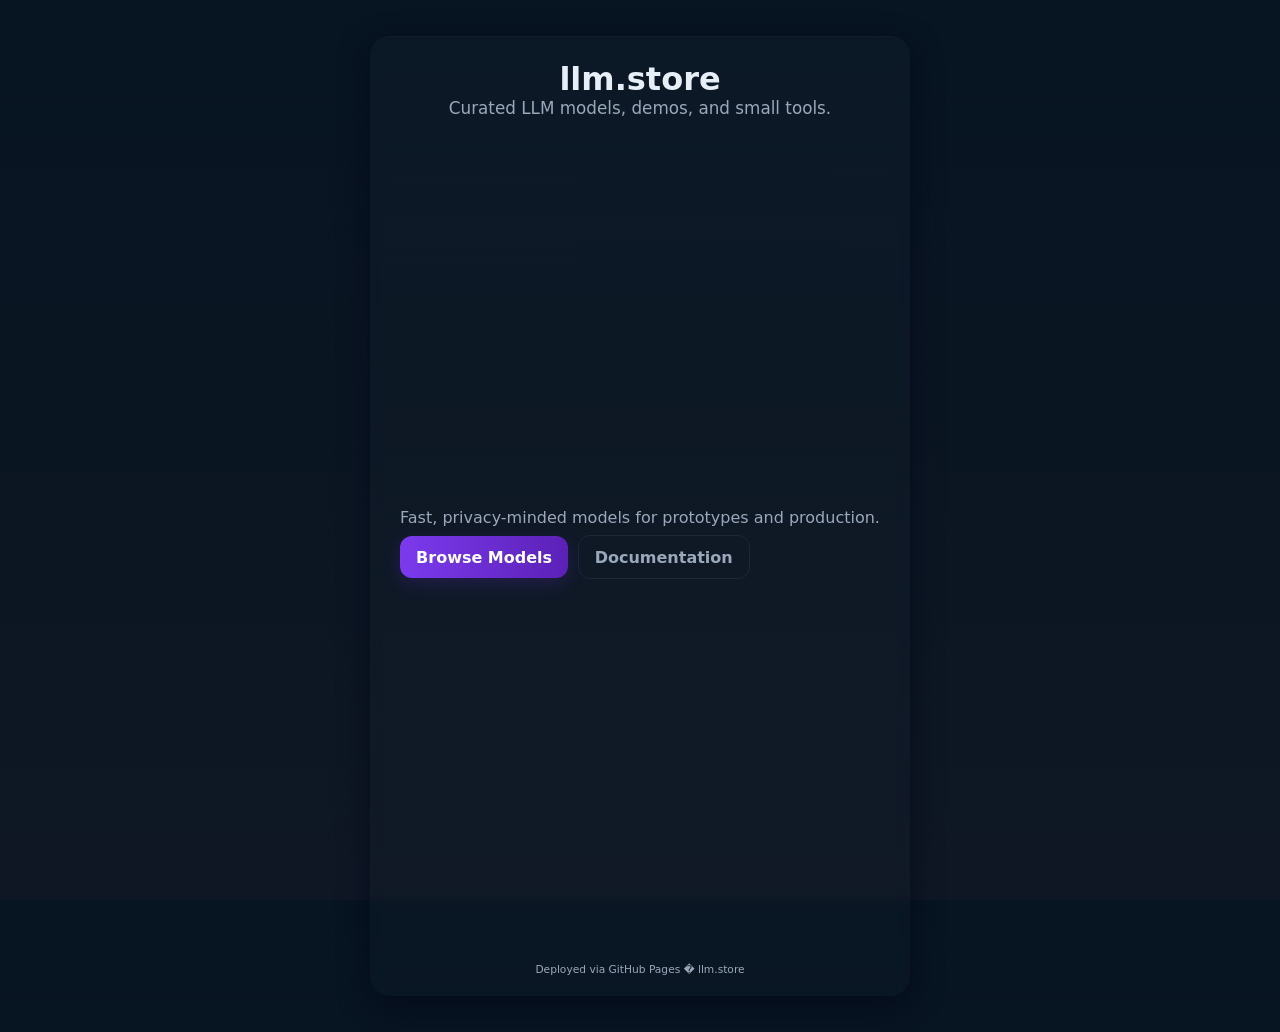
==== index.html @ fbae2bbf "Initial site" ====
<!doctype html>
<html lang="en">
  <head>
    <meta charset="utf-8" />
    <meta name="viewport" content="width=device-width,initial-scale=1" />
    <meta name="theme-color" content="#0f1724" />

    <title>llm.store � Models & Tools</title>
    <meta name="description" content="Curated LLM tools and models at llm.store" />
    <meta property="og:title" content="llm.store � Models & Tools" />
    <meta property="og:description" content="Curated LLM tools and models at llm.store" />
    <meta property="og:type" content="website" />

    <link rel="stylesheet" href="/assets/css/style.css" />
  </head>
  <body>
    <div class="site">
      <article class="card" role="main" aria-labelledby="title">
        <header class="card-header">
          <h1 id="title">llm.store</h1>
          <p class="tagline">Curated LLM models, demos, and small tools.</p>
        </header>

        <section class="card-body">
          <p class="lead">Fast, privacy-minded models for prototypes and production.</p>

          <nav class="actions">
            <a class="btn primary" href="#">Browse Models</a>
            <a class="btn ghost" href="#">Documentation</a>
          </nav>
        </section>

        <footer class="card-footer">
          <small>Deployed via GitHub Pages � <span class="muted">llm.store</span></small>
        </footer>
      </article>
    </div>

    <script src="/assets/js/main.js"></script>
  </body>
</html>
---- assets/css/style.css ----
:root{
  --bg:#0f1724;
  --card:#071226;
  --muted:#9aa8ba;
  --accent:#7c3aed;
  --glass: rgba(255,255,255,0.03);
}
*{box-sizing:border-box}
html,body{height:100%}
body{margin:0;font-family:Inter,system-ui,Segoe UI,Arial,sans-serif;background:linear-gradient(180deg,#071421 0%,var(--bg) 100%);color:#e6eef8;-webkit-font-smoothing:antialiased}
.site{min-height:100vh;display:flex;align-items:center;justify-content:center;padding:env(safe-area-inset);}

.card{
  width:min(420px,92vw);
  aspect-ratio:9/16; /* portrait-first */
  background:linear-gradient(180deg,rgba(255,255,255,0.02),rgba(255,255,255,0.01));
  border-radius:20px;
  padding:1.25rem;
  box-shadow:0 10px 30px rgba(2,6,23,0.6), inset 0 1px 0 rgba(255,255,255,0.02);
  display:flex;flex-direction:column;justify-content:space-between;align-items:center;text-align:center;backdrop-filter: blur(6px);
}
.card-header{margin-top:.25rem}
#title{font-size:clamp(1.4rem,6vw,2rem);margin:0}
.tagline{margin:0;color:var(--muted);font-size:clamp(.9rem,3.6vw,1.05rem)}
.card-body{padding:0.75rem 0}
.lead{color:var(--muted);margin:.5rem 0}
.actions{display:flex;gap:.6rem;flex-direction:column;width:100%;align-items:center}
.btn{display:inline-block;padding:.7rem 1rem;border-radius:12px;text-decoration:none;font-weight:600;min-width:60%;text-align:center}
.btn.primary{background:linear-gradient(90deg,var(--accent),#5b21b6);color:white;box-shadow:0 6px 18px rgba(124,58,237,0.18)}
.btn.ghost{background:transparent;border:1px solid rgba(255,255,255,0.06);color:var(--muted)}
.card-footer{font-size:.8rem;color:var(--muted)}
.muted{color:var(--muted)}

/* Landscape / larger screens: place card centered but allow wider layout */
@media (min-width:900px){
  .site{padding:4vh}
  .card{width:min(540px,50vw);aspect-ratio:9/16}
  .actions{flex-direction:row;width:auto}
  .btn{min-width:140px}
}

/* Accessibility: increase hit area on small screens */
@media (max-width:420px){
  .btn{padding:.9rem 1rem;border-radius:14px}
}
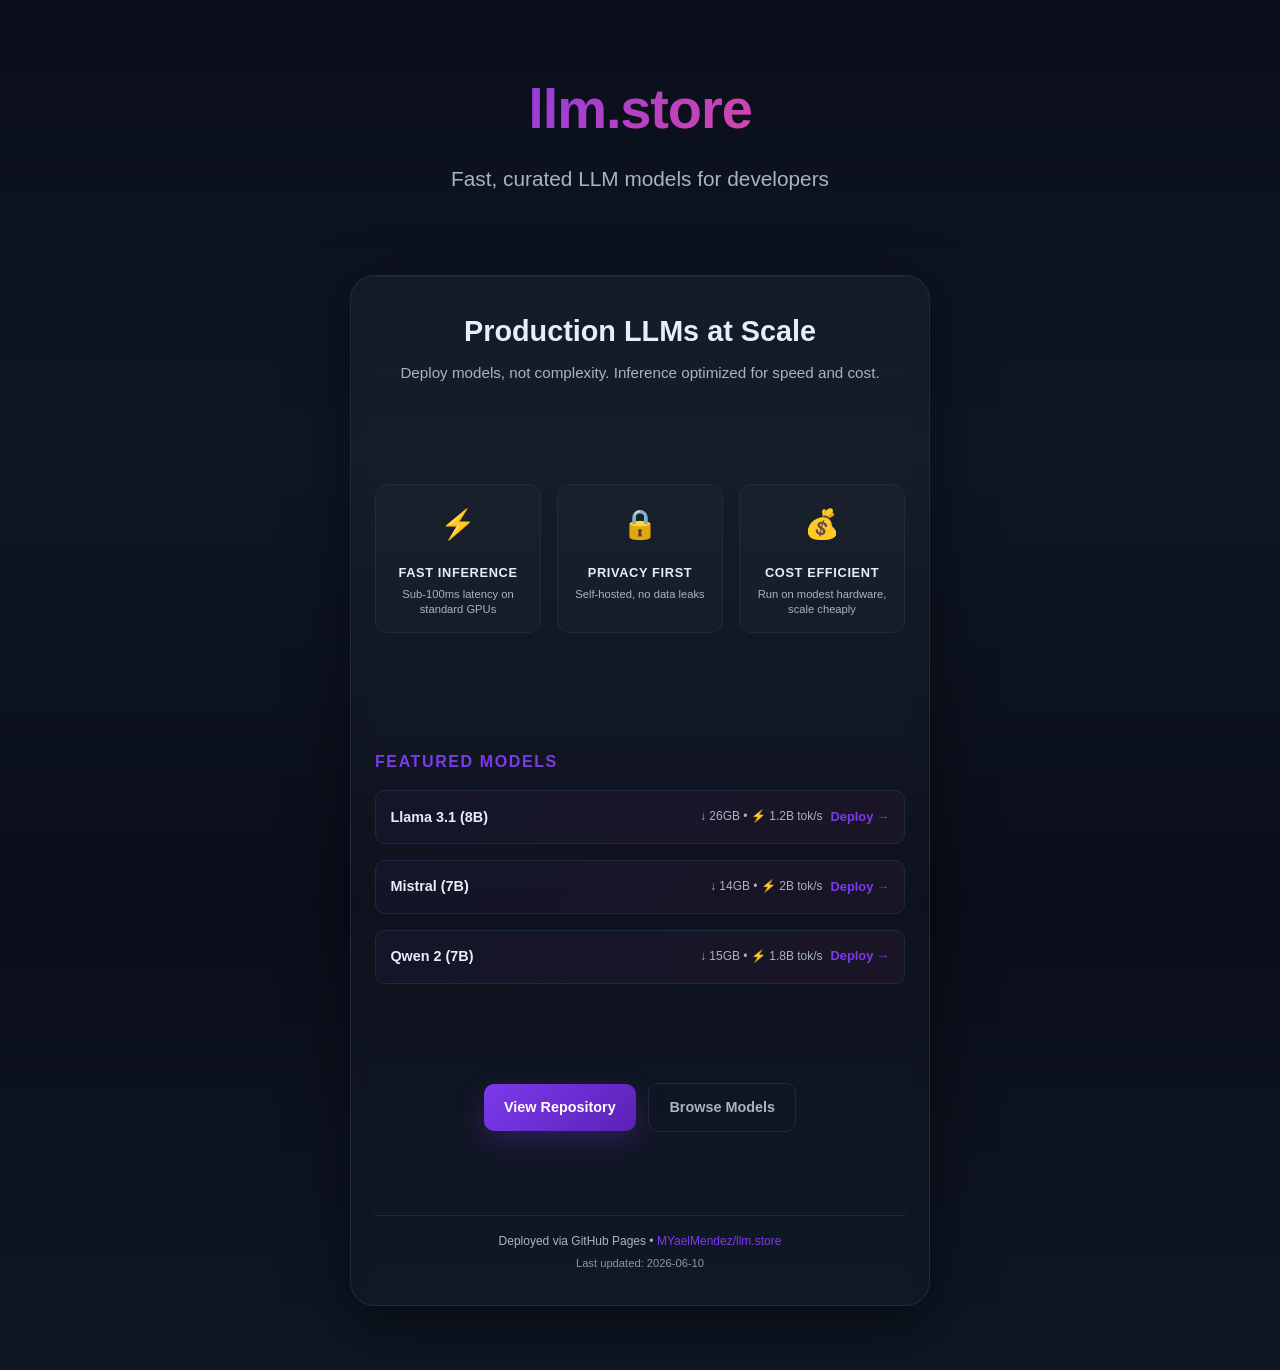
==== commit 16091562: "Improve site: add features grid, models showcase, animations, and enhanced design" ====
--- a/index.html
+++ b/index.html
@@ -1,41 +1,74 @@
-<!doctype html>
+﻿<!doctype html>
 <html lang="en">
   <head>
     <meta charset="utf-8" />
-    <meta name="viewport" content="width=device-width,initial-scale=1" />
+    <meta name="viewport" content="width=device-width,initial-scale=1,viewport-fit=cover" />
     <meta name="theme-color" content="#0f1724" />
-
-    <title>llm.store � Models & Tools</title>
-    <meta name="description" content="Curated LLM tools and models at llm.store" />
-    <meta property="og:title" content="llm.store � Models & Tools" />
-    <meta property="og:description" content="Curated LLM tools and models at llm.store" />
+    <title>llm.store — Fast LLM Models & Tools</title>
+    <meta name="description" content="Curated, fast LLM models for developers. Production-ready inference at scale." />
+    <meta property="og:title" content="llm.store — Fast LLM Models & Tools" />
+    <meta property="og:description" content="Curated, fast LLM models for developers. Production-ready inference at scale." />
     <meta property="og:type" content="website" />
-
     <link rel="stylesheet" href="/assets/css/style.css" />
   </head>
   <body>
     <div class="site">
-      <article class="card" role="main" aria-labelledby="title">
+      <header class="hero">
+        <h1 class="logo">llm.store</h1>
+        <p class="hero-tagline">Fast, curated LLM models for developers</p>
+      </header>
+      <article class="card" role="main">
         <header class="card-header">
-          <h1 id="title">llm.store</h1>
-          <p class="tagline">Curated LLM models, demos, and small tools.</p>
+          <h2 id="title">Production LLMs at Scale</h2>
+          <p class="card-subtitle">Deploy models, not complexity. Inference optimized for speed and cost.</p>
         </header>
-
-        <section class="card-body">
-          <p class="lead">Fast, privacy-minded models for prototypes and production.</p>
-
-          <nav class="actions">
-            <a class="btn primary" href="#">Browse Models</a>
-            <a class="btn ghost" href="#">Documentation</a>
-          </nav>
+        <section class="features">
+          <div class="feature">
+            <div class="feature-icon">⚡</div>
+            <h3>Fast Inference</h3>
+            <p>Sub-100ms latency on standard GPUs</p>
+          </div>
+          <div class="feature">
+            <div class="feature-icon">🔒</div>
+            <h3>Privacy First</h3>
+            <p>Self-hosted, no data leaks</p>
+          </div>
+          <div class="feature">
+            <div class="feature-icon">💰</div>
+            <h3>Cost Efficient</h3>
+            <p>Run on modest hardware, scale cheaply</p>
+          </div>
         </section>
-
+        <section class="models">
+          <h3 class="section-title">Featured Models</h3>
+          <div class="model-grid">
+            <div class="model-card">
+              <div class="model-name">Llama 3.1 (8B)</div>
+              <div class="model-meta">↓ 26GB • ⚡ 1.2B tok/s</div>
+              <a href="#" class="model-link">Deploy →</a>
+            </div>
+            <div class="model-card">
+              <div class="model-name">Mistral (7B)</div>
+              <div class="model-meta">↓ 14GB • ⚡ 2B tok/s</div>
+              <a href="#" class="model-link">Deploy →</a>
+            </div>
+            <div class="model-card">
+              <div class="model-name">Qwen 2 (7B)</div>
+              <div class="model-meta">↓ 15GB • ⚡ 1.8B tok/s</div>
+              <a href="#" class="model-link">Deploy →</a>
+            </div>
+          </div>
+        </section>
+        <nav class="actions">
+          <a class="btn primary" href="https://github.com/MYaelMendez/llm.store" target="_blank">View Repository</a>
+          <a class="btn ghost" href="#models">Browse Models</a>
+        </nav>
         <footer class="card-footer">
-          <small>Deployed via GitHub Pages � <span class="muted">llm.store</span></small>
+          <p class="footer-text">Deployed via GitHub Pages • <a href="https://github.com/MYaelMendez/llm.store" class="footer-link">MYaelMendez/llm.store</a></p>
+          <p class="footer-meta">Last updated: 2026-06-10</p>
         </footer>
       </article>
     </div>
-
     <script src="/assets/js/main.js"></script>
   </body>
 </html>
--- a/assets/css/style.css
+++ b/assets/css/style.css
@@ -1,45 +1,332 @@
 :root{
-  --bg:#0f1724;
+  --bg:#0a0e1a;
+  --bg-light:#0f1724;
   --card:#071226;
-  --muted:#9aa8ba;
+  --card-light:#0a1630;
+  --muted:#8b96aa;
   --accent:#7c3aed;
-  --glass: rgba(255,255,255,0.03);
-}
-*{box-sizing:border-box}
-html,body{height:100%}
-body{margin:0;font-family:Inter,system-ui,Segoe UI,Arial,sans-serif;background:linear-gradient(180deg,#071421 0%,var(--bg) 100%);color:#e6eef8;-webkit-font-smoothing:antialiased}
-.site{min-height:100vh;display:flex;align-items:center;justify-content:center;padding:env(safe-area-inset);}
-
-.card{
-  width:min(420px,92vw);
-  aspect-ratio:9/16; /* portrait-first */
-  background:linear-gradient(180deg,rgba(255,255,255,0.02),rgba(255,255,255,0.01));
-  border-radius:20px;
-  padding:1.25rem;
-  box-shadow:0 10px 30px rgba(2,6,23,0.6), inset 0 1px 0 rgba(255,255,255,0.02);
-  display:flex;flex-direction:column;justify-content:space-between;align-items:center;text-align:center;backdrop-filter: blur(6px);
-}
-.card-header{margin-top:.25rem}
-#title{font-size:clamp(1.4rem,6vw,2rem);margin:0}
-.tagline{margin:0;color:var(--muted);font-size:clamp(.9rem,3.6vw,1.05rem)}
-.card-body{padding:0.75rem 0}
-.lead{color:var(--muted);margin:.5rem 0}
-.actions{display:flex;gap:.6rem;flex-direction:column;width:100%;align-items:center}
-.btn{display:inline-block;padding:.7rem 1rem;border-radius:12px;text-decoration:none;font-weight:600;min-width:60%;text-align:center}
-.btn.primary{background:linear-gradient(90deg,var(--accent),#5b21b6);color:white;box-shadow:0 6px 18px rgba(124,58,237,0.18)}
-.btn.ghost{background:transparent;border:1px solid rgba(255,255,255,0.06);color:var(--muted)}
-.card-footer{font-size:.8rem;color:var(--muted)}
-.muted{color:var(--muted)}
-
-/* Landscape / larger screens: place card centered but allow wider layout */
-@media (min-width:900px){
-  .site{padding:4vh}
-  .card{width:min(540px,50vw);aspect-ratio:9/16}
-  .actions{flex-direction:row;width:auto}
-  .btn{min-width:140px}
-}
-
-/* Accessibility: increase hit area on small screens */
-@media (max-width:420px){
-  .btn{padding:.9rem 1rem;border-radius:14px}
-}
+  --accent-dark:#5b21b6;
+  --success:#10b981;
+  --text-primary:#e6eef8;
+  --text-secondary:#a8b4c4;
+  --border:#1e2a3f;
+}
+
+* { box-sizing: border-box; }
+
+html, body { height: 100%; margin: 0; }
+
+body {
+  font-family: -apple-system, BlinkMacSystemFont, 'Segoe UI', Roboto, Oxygen, Ubuntu, Cantarell, sans-serif;
+  background: linear-gradient(180deg, var(--bg) 0%, var(--bg-light) 50%, #0a0e1a 100%);
+  color: var(--text-primary);
+  -webkit-font-smoothing: antialiased;
+  line-height: 1.6;
+  overflow-x: hidden;
+}
+
+.site {
+  min-height: 100vh;
+  display: flex;
+  flex-direction: column;
+  align-items: center;
+  justify-content: flex-start;
+  padding: 3rem 1rem;
+  gap: 2rem;
+}
+
+/* Hero Section */
+.hero {
+  text-align: center;
+  margin-bottom: 2rem;
+  animation: fadeInDown 0.8s ease-out;
+}
+
+.logo {
+  font-size: clamp(2rem, 8vw, 3.5rem);
+  margin: 0;
+  background: linear-gradient(135deg, var(--accent), #ec4899);
+  -webkit-background-clip: text;
+  -webkit-text-fill-color: transparent;
+  background-clip: text;
+  font-weight: 800;
+  letter-spacing: -0.02em;
+}
+
+.hero-tagline {
+  font-size: clamp(1rem, 4vw, 1.3rem);
+  color: var(--text-secondary);
+  margin: 0.5rem 0 0;
+  font-weight: 500;
+}
+
+/* Card */
+.card {
+  width: min(500px, 95vw);
+  aspect-ratio: 9 / 16;
+  background: linear-gradient(180deg, rgba(255,255,255,0.03) 0%, rgba(255,255,255,0.01) 100%);
+  border: 1px solid var(--border);
+  border-radius: 24px;
+  padding: 2rem 1.5rem;
+  display: flex;
+  flex-direction: column;
+  justify-content: space-between;
+  gap: 1.5rem;
+  box-shadow: 0 20px 60px rgba(0, 0, 0, 0.5), inset 0 1px 0 rgba(255,255,255,0.04);
+  backdrop-filter: blur(8px);
+  animation: fadeInUp 0.8s ease-out 0.1s both;
+  overflow-y: auto;
+  scroll-behavior: smooth;
+}
+
+.card-header { text-align: center; }
+#title {
+  font-size: clamp(1.3rem, 5vw, 1.8rem);
+  margin: 0 0 0.5rem;
+  font-weight: 700;
+}
+
+.card-subtitle {
+  font-size: clamp(0.85rem, 3vw, 0.95rem);
+  color: var(--text-secondary);
+  margin: 0;
+  line-height: 1.5;
+}
+
+/* Features Grid */
+.features {
+  display: grid;
+  grid-template-columns: repeat(auto-fit, minmax(120px, 1fr));
+  gap: 1rem;
+  margin: 1rem 0;
+}
+
+.feature {
+  background: rgba(255, 255, 255, 0.02);
+  border: 1px solid var(--border);
+  border-radius: 12px;
+  padding: 1rem;
+  text-align: center;
+  transition: all 0.3s ease;
+  cursor: pointer;
+}
+
+.feature:hover {
+  background: rgba(255, 255, 255, 0.04);
+  border-color: var(--accent);
+  transform: translateY(-2px);
+  box-shadow: 0 8px 16px rgba(124, 58, 237, 0.1);
+}
+
+.feature-icon {
+  font-size: 1.8rem;
+  margin-bottom: 0.5rem;
+  display: inline-block;
+  animation: float 3s ease-in-out infinite;
+}
+
+.feature h3 {
+  font-size: 0.8rem;
+  margin: 0.5rem 0 0.25rem;
+  font-weight: 600;
+  text-transform: uppercase;
+  letter-spacing: 0.05em;
+  color: var(--text-primary);
+}
+
+.feature p {
+  font-size: 0.7rem;
+  margin: 0;
+  color: var(--text-secondary);
+  line-height: 1.3;
+}
+
+/* Models Section */
+.models { padding: 1rem 0; }
+
+.section-title {
+  font-size: 1rem;
+  margin: 0 0 1rem;
+  text-transform: uppercase;
+  letter-spacing: 0.1em;
+  color: var(--accent);
+  font-weight: 700;
+}
+
+.model-grid {
+  display: grid;
+  gap: 0.8rem;
+}
+
+.model-card {
+  background: linear-gradient(135deg, rgba(124, 58, 237, 0.05), rgba(236, 72, 153, 0.05));
+  border: 1px solid var(--border);
+  border-radius: 10px;
+  padding: 0.9rem;
+  display: flex;
+  justify-content: space-between;
+  align-items: center;
+  transition: all 0.3s ease;
+  cursor: pointer;
+}
+
+.model-card:hover {
+  background: linear-gradient(135deg, rgba(124, 58, 237, 0.1), rgba(236, 72, 153, 0.1));
+  border-color: var(--accent);
+  transform: translateX(2px);
+  box-shadow: 0 8px 20px rgba(124, 58, 237, 0.15);
+}
+
+.model-name {
+  font-weight: 600;
+  font-size: 0.9rem;
+  color: var(--text-primary);
+  flex: 1;
+}
+
+.model-meta {
+  font-size: 0.75rem;
+  color: var(--text-secondary);
+  margin: 0 0.5rem;
+  white-space: nowrap;
+}
+
+.model-link {
+  color: var(--accent);
+  text-decoration: none;
+  font-size: 0.8rem;
+  font-weight: 600;
+  transition: all 0.2s ease;
+}
+
+.model-link:hover {
+  color: var(--accent-dark);
+  transform: translateX(2px);
+}
+
+/* Actions */
+.actions {
+  display: flex;
+  gap: 0.8rem;
+  flex-direction: column;
+  align-items: center;
+  width: 100%;
+}
+
+.btn {
+  display: inline-flex;
+  align-items: center;
+  justify-content: center;
+  padding: 0.75rem 1.25rem;
+  border-radius: 10px;
+  text-decoration: none;
+  font-weight: 600;
+  font-size: 0.9rem;
+  transition: all 0.3s ease;
+  width: 100%;
+  max-width: 300px;
+  cursor: pointer;
+  border: none;
+}
+
+.btn.primary {
+  background: linear-gradient(135deg, var(--accent), var(--accent-dark));
+  color: white;
+  box-shadow: 0 10px 30px rgba(124, 58, 237, 0.25);
+}
+
+.btn.primary:hover {
+  transform: translateY(-2px);
+  box-shadow: 0 15px 40px rgba(124, 58, 237, 0.35);
+}
+
+.btn.ghost {
+  background: transparent;
+  border: 1px solid var(--border);
+  color: var(--text-secondary);
+}
+
+.btn.ghost:hover {
+  background: rgba(255, 255, 255, 0.04);
+  border-color: var(--accent);
+  color: var(--accent);
+}
+
+/* Footer */
+.card-footer {
+  text-align: center;
+  padding-top: 1rem;
+  border-top: 1px solid var(--border);
+  font-size: 0.75rem;
+}
+
+.footer-text {
+  margin: 0 0 0.25rem;
+  color: var(--text-secondary);
+}
+
+.footer-link {
+  color: var(--accent);
+  text-decoration: none;
+  transition: color 0.2s ease;
+}
+
+.footer-link:hover {
+  color: var(--accent-dark);
+}
+
+.footer-meta {
+  margin: 0;
+  color: var(--muted);
+  font-size: 0.7rem;
+}
+
+/* Animations */
+@keyframes fadeInDown {
+  from { opacity: 0; transform: translateY(-20px); }
+  to { opacity: 1; transform: translateY(0); }
+}
+
+@keyframes fadeInUp {
+  from { opacity: 0; transform: translateY(20px); }
+  to { opacity: 1; transform: translateY(0); }
+}
+
+@keyframes float {
+  0%, 100% { transform: translateY(0px); }
+  50% { transform: translateY(-8px); }
+}
+
+/* Responsive */
+@media (min-width: 768px) {
+  .site { padding: 4rem 2rem; gap: 3rem; }
+  .card { width: min(580px, 90vw); }
+  .model-grid { gap: 1rem; }
+  .actions { flex-direction: row; justify-content: center; }
+  .btn { width: auto; max-width: none; }
+  .features { grid-template-columns: repeat(3, 1fr); }
+}
+
+@media (max-width: 480px) {
+  .card { aspect-ratio: auto; }
+  .btn { padding: 0.9rem 1rem; }
+  .feature { padding: 0.8rem; }
+}
+
+/* Scrollbar styling */
+.card::-webkit-scrollbar {
+  width: 6px;
+}
+
+.card::-webkit-scrollbar-track {
+  background: transparent;
+}
+
+.card::-webkit-scrollbar-thumb {
+  background: rgba(124, 58, 237, 0.3);
+  border-radius: 3px;
+}
+
+.card::-webkit-scrollbar-thumb:hover {
+  background: rgba(124, 58, 237, 0.5);
+}
